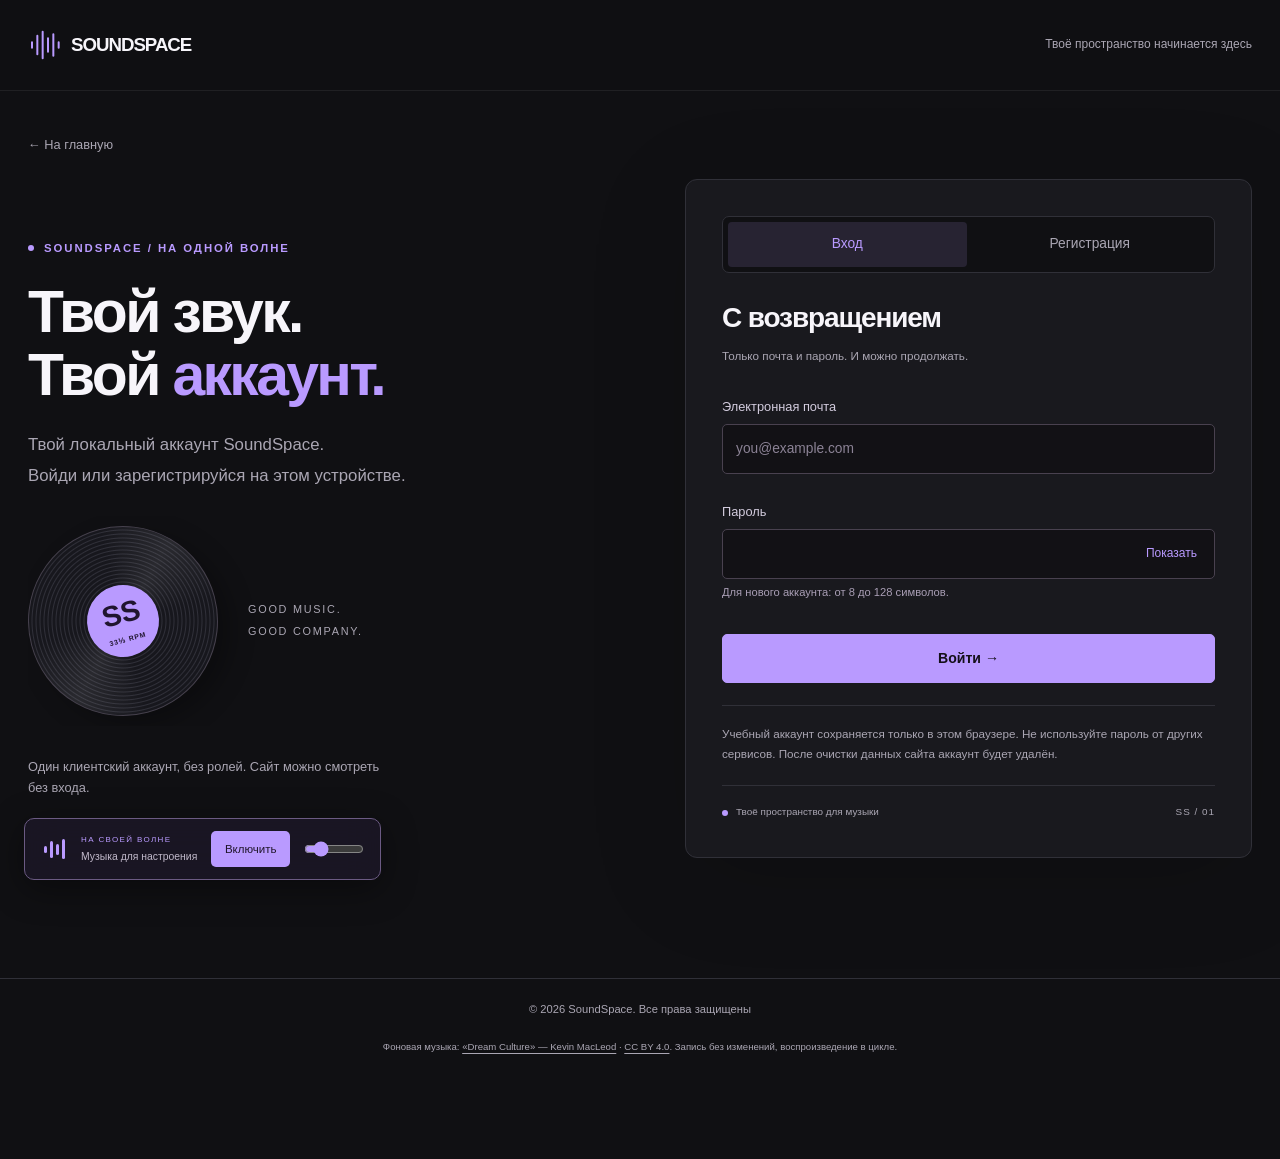
==== auth.html @ 4936cd19 "fix pages" ====
<!DOCTYPE html>
<html lang="ru" data-bs-theme="dark">
  <head>
    <meta charset="UTF-8">
    <meta name="viewport" content="width=device-width, initial-scale=1">
    <meta name="description" content="Войдите или создайте аккаунт SoundSpace с помощью почты и пароля.">
    <meta name="theme-color" content="#101013">
    <title>Вход и регистрация — SoundSpace</title>
    <script src="assets/js/local-auth.js"></script>
    <link rel="icon" href="assets/images/favicon.svg" type="image/svg+xml">
    <link rel="stylesheet" href="assets/vendor/bootstrap/bootstrap.css">
    <link rel="stylesheet" href="assets/css/style.css?v=soundspace-features-1">
    <link rel="stylesheet" href="assets/css/features.css">
    <script src="assets/vendor/bootstrap/bootstrap.bundle.js" defer></script>
    <script src="assets/js/data.js" defer></script>
    <script src="assets/js/auth.js" defer></script>
    <script src="assets/js/site.js" defer></script>
    <script src="assets/js/main.js" defer></script>
  </head>
  <body class="auth-page">
    <a class="skip-link" href="#main">Перейти к содержимому</a>
    <header class="site-header"><nav class="navbar" aria-label="Вход в SoundSpace"><div class="container"><a class="navbar-brand" href="index.html" aria-label="SoundSpace — главная"><svg class="icon brand-mark" width="24" height="24" viewBox="0 0 24 24" fill="none" stroke="currentColor" stroke-width="1.5" stroke-linecap="round" stroke-linejoin="round" aria-hidden="true"><path d="M3 10v4M7 5v14M11 2v20M15 7v10M19 4v16M23 10v4"/></svg>SOUNDSPACE<span class="accent" aria-hidden="true"></span></a><span class="auth-header-caption">Твоё пространство начинается здесь</span></div></nav></header>
    <main id="main" tabindex="-1">
      <section class="account-section section">
        <div class="container">
          
          <a class="account-back" href="index.html">← На главную</a>
          <div class="account-layout">
            <div class="account-intro">
              <div class="eyebrow">SoundSpace / на одной волне</div>
              <h1>Твой звук.<br>Твой <span class="accent">аккаунт.</span></h1>
              <p class="lead-copy">Твой локальный аккаунт SoundSpace.<br>Войди или зарегистрируйся на этом устройстве.</p>
              <div class="account-art" aria-hidden="true"><div class="vinyl-record"><span>SS<span>33⅓ RPM</span></span></div><span class="record-caption">GOOD MUSIC.<br>GOOD COMPANY.</span></div>
              <p class="account-entry-note">Один клиентский аккаунт, без ролей. Сайт можно смотреть без входа.</p>
            </div>
            <div class="account-card">
              <div id="auth-panel">
                <div class="auth-tabs" role="group" aria-label="Вход или регистрация"><button type="button" data-auth-mode="login" aria-pressed="true" class="active">Вход</button><button type="button" data-auth-mode="register" aria-pressed="false">Регистрация</button></div>
                <h2 id="auth-form-title">С возвращением</h2>
                <p class="form-note">Только почта и пароль. И можно продолжать.</p>
                <form id="auth-form">
                  <div class="mb-4"><label class="form-label" for="auth-email">Электронная почта</label><input class="form-control" id="auth-email" name="email" type="email" required maxlength="100" autocomplete="email" placeholder="you@example.com"></div>
                  <div class="mb-3"><label class="form-label" for="auth-password">Пароль</label><div class="password-field"><input class="form-control" id="auth-password" name="password" type="password" required maxlength="256" autocomplete="current-password" aria-describedby="password-hint"><button id="password-toggle" type="button" aria-controls="auth-password" aria-pressed="false">Показать</button></div><div class="form-text" id="password-hint">Для нового аккаунта: от 8 до 128 символов.</div></div>
                  <div class="mb-4" id="confirm-field" hidden><label class="form-label" for="auth-confirm">Повторите пароль</label><input class="form-control" id="auth-confirm" name="confirm" type="password" maxlength="256" autocomplete="new-password" placeholder="Ещё раз, без опечаток"></div>
                  <p class="auth-feedback" id="auth-feedback" role="alert" hidden></p>
                  <button class="btn btn-primary w-100 mt-3" type="submit" id="auth-submit">Войти →</button>
                </form>
                <p class="local-account-note">Учебный аккаунт сохраняется только в этом браузере. Не используйте пароль от других сервисов. После очистки данных сайта аккаунт будет удалён.</p>
              </div>
              <div id="account-view" class="account-success" hidden>
                <span class="account-check" aria-hidden="true">✓</span><div class="eyebrow">Вы на своей волне</div>
                <h2 id="account-heading" tabindex="-1">Рады видеть!</h2><p id="account-email"></p>
                <a class="btn btn-primary w-100" href="wheel.html">К колесу скидок →</a>
                <a class="btn btn-outline-light w-100 mt-3" href="studios.html">Выбрать студию</a>
                <button class="text-button mt-4" type="button" id="logout-button">Выйти из аккаунта</button>
              </div>
              <div class="card-signoff"><span class="status-dot"></span> Твоё пространство для музыки <span>SS / 01</span></div>
            </div>
          </div>
        </div>
      </section>
    </main>
    <footer class="site-footer auth-footer"><div class="container"><span>© 2026 SoundSpace. Все права защищены</span></div>      <p class="music-attribution container">Фоновая музыка: <a href="https://incompetech.com/music/royalty-free/index.html?isrc=USUAN1300046" target="_blank" rel="noopener noreferrer">«Dream Culture» — Kevin MacLeod</a> · <a href="https://creativecommons.org/licenses/by/4.0/" target="_blank" rel="noopener noreferrer">CC BY 4.0</a>. Запись без изменений, воспроизведение в цикле.</p>
    </footer>
    <aside class="music-dock" aria-label="Фоновая музыка">
      <div class="music-equalizer" aria-hidden="true"><i></i><i></i><i></i><i></i></div>
      <div class="music-info"><span>НА СВОЕЙ ВОЛНЕ</span><small id="music-status" role="status">Музыка для настроения</small></div>
      <button type="button" id="music-toggle" class="music-toggle" aria-pressed="false" aria-controls="background-music"><span data-music-label>Включить</span></button>
      <label class="music-volume-label" for="music-volume"><span class="visually-hidden">Громкость фоновой музыки</span><input id="music-volume" type="range" min="0" max="100" value="20" aria-label="Громкость фоновой музыки"></label>
      <audio id="background-music" preload="none" loop><source src="assets/audio/kevin-macleod-dream-culture.mp3" type="audio/mpeg"></audio>
    </aside>
    <noscript><p class="container site-note">Включите JavaScript для входа, регистрации и колеса скидок.</p></noscript>
  </body>
</html>
---- assets/css/style.css ----
/* Общие стили сайта SoundSpace. Сетка и компоненты — Bootstrap. */
:root {
  --bg:#101013;
  --panel:#19191e;
  --panel-light:#202027;
  --line:#303038;
  --text:#f7f5fa;
  --muted:#aaa6b3;
  --accent:#b99aff;
  --accent-strong:#9a70ef;
  --bs-body-bg:var(--bg);
  --bs-body-color:var(--text);
  --bs-border-color:var(--line);
  --bs-primary:#b99aff;
  --bs-link-color:#b99aff;
  --bs-link-hover-color:#d3bfff;
  --bs-body-font-family:Arial,Helvetica,sans-serif;
}
html {
  scroll-behavior:smooth;
  scroll-padding-top:100px;
}
body {
  margin:0;
  font-size:16px;
  line-height:1.65;
  -webkit-font-smoothing:antialiased;
}
h1,h2,h3,h4 {
  font-weight:600;
  line-height:1.1;
  letter-spacing:-.045em;
}
h1 {
  font-size:clamp(2.75rem,6.5vw,5.5rem);
}
h2 {
  font-size:clamp(2rem,4vw,3.25rem);
}
h3 {
  font-size:1.5rem;
}
p {
  color:var(--muted);
}
a {
  text-decoration:none;
}
button,a,input,select,textarea {
  touch-action:manipulation;
}
button {
  font-family:inherit;
}
img {
  max-width:100%;
  object-fit:cover;
}
::selection {
  background:var(--accent);
  color:var(--bg);
}
:focus-visible {
  outline:3px solid var(--accent);
  outline-offset:5px;
}
main:focus {
  outline:none;
}
[hidden] {
  display:none!important;
}
.container {
  max-width:1280px;
  padding-right:28px;
  padding-left:28px;
}
.section {
  padding:100px 0;
}
.section-sm {
  padding:65px 0;
}
.section-line {
  border-top:1px solid var(--line);
}
.eyebrow {
  font-size:.71rem;
  font-weight:600;
  letter-spacing:.17em;
  text-transform:uppercase;
  color:var(--accent);
  margin-bottom:24px;
  display:flex;
  align-items:center;
  gap:10px;
}
.eyebrow:before {
  content:"";
  width:6px;
  height:6px;
  background:var(--accent);
  border-radius:50%;
  flex-shrink:0;
}
.section-title {
  margin-bottom:18px;
}
.section-heading {
  display:flex;
  justify-content:space-between;
  gap:30px;
  align-items:end;
  margin-bottom:40px;
}
.section-heading p {
  max-width:360px;
  margin:0;
}
.accent {
  color:var(--accent);
}
.muted {
  color:var(--muted);
}
.small-label {
  font-size:.72rem;
  letter-spacing:.12em;
  text-transform:uppercase;
}
.mono {
  font-variant-numeric:tabular-nums;
}
.icon {
  width:22px;
  height:22px;
  vertical-align:middle;
  flex-shrink:0;
}
.icon-lg {
  width:32px;
  height:32px;
}
.arrow-link {
  color:var(--text);
  font-size:.9rem;
  display:inline-flex;
  align-items:center;
  gap:18px;
  padding-bottom:5px;
  border-bottom:1px solid var(--line);
}
.arrow-link:hover {
  color:var(--accent);
  border-color:var(--accent);
}
.btn {
  padding:13px 22px;
  border-radius:5px;
  font-size:.88rem;
  font-weight:600;
  display:inline-flex;
  justify-content:center;
  align-items:center;
  gap:12px;
  min-height:48px;
}
.btn-primary {
  --bs-btn-bg:var(--accent);
  --bs-btn-color:#151019;
  --bs-btn-border-color:var(--accent);
  --bs-btn-hover-bg:#cbb2ff;
  --bs-btn-hover-color:#151019;
  --bs-btn-hover-border-color:#cbb2ff;
  --bs-btn-active-bg:#d3bfff;
  --bs-btn-active-color:#151019;
  --bs-btn-active-border-color:#d3bfff;
  --bs-btn-disabled-bg:#6a547f;
  --bs-btn-disabled-color:#fff;
  --bs-btn-disabled-border-color:#6a547f;
}
.btn-outline-light {
  --bs-btn-border-color:#4b4755;
  --bs-btn-color:var(--text);
  --bs-btn-hover-bg:#292530;
  --bs-btn-hover-color:#fff;
  --bs-btn-hover-border-color:var(--accent);
  --bs-btn-active-bg:#292530;
  --bs-btn-active-color:#fff;
}
.btn-sm {
  min-height:40px;
  padding:9px 15px;
  font-size:.8rem;
}
.skip-link {
  position:fixed;
  top:12px;
  left:12px;
  z-index:9999;
  transform:translateY(-160%);
  background:var(--accent);
  color:#101013;
  padding:10px 18px;
}
.skip-link:focus {
  transform:translateY(0);
}
/* Общая навигация и подвал. */
.site-header {
  border-bottom:1px solid #ffffff12;
  background:#101013f5;
  position:sticky;
  top:0;
  z-index:1020;
  backdrop-filter:blur(12px);
}
.navbar {
  min-height:90px;
  padding:12px 0;
}
.navbar-brand {
  color:var(--text);
  display:flex;
  align-items:center;
  gap:11px;
  font-size:1.17rem;
  font-weight:750;
  letter-spacing:-.055em;
  margin-right:32px;
}
.navbar-brand:hover {
  color:var(--accent);
}
.brand-mark {
  width:32px;
  height:32px;
  color:var(--accent);
}
.nav-link {
  font-size:.8rem;
  color:#b6b2c0;
  padding:.65rem .7rem!important;
  position:relative;
}
.nav-link:hover,.nav-link:focus {
  color:#fff;
}
.navbar-nav .nav-link.active {
  color:#fff;
}
.navbar-nav .nav-link.active:after {
  content:"";
  position:absolute;
  left:.7rem;
  bottom:2px;
  width:18px;
  height:2px;
  background:var(--accent);
}
.navbar-toggler {
  border:1px solid var(--line);
  padding:8px 10px;
  color:#fff;
}
.nav-actions {
  display:flex;
  align-items:center;
  gap:18px;
  margin-left:auto;
}
.nav-phone {
  color:var(--text);
  font-size:.78rem;
  white-space:nowrap;
}
.nav-phone:hover {
  color:var(--accent);
}
.nav-book {
  font-size:.78rem;
  min-height:42px;
  white-space:nowrap;
}
.site-footer {
  padding:48px 0 24px;
  border-top:1px solid var(--line);
  font-size:.75rem;
  line-height:1.6;
  color:var(--muted);
}
.footer-top {
  display:grid;
  grid-template-columns:repeat(3,minmax(0,1fr));
  align-items:start;
  gap:clamp(24px,4vw,56px);
  margin-bottom:36px;
}
.footer-brand {
  max-width:260px;
}
.footer-brand .navbar-brand {
  margin-right:0;
  padding:0;
  font-size:1rem;
}
.footer-brand .brand-mark {
  width:24px;
  height:24px;
}
.footer-description {
  font-size:.75rem;
  line-height:1.8;
  margin:16px 0 0;
}
.footer-nav {
  justify-self:center;
  text-align:left;
}
.footer-contact-column {
  justify-self:end;
  text-align:left;
}
.footer-book {
  margin-top:16px;
  min-height:40px;
  padding:9px 16px;
  font-size:.75rem;
}
.site-footer .footer-heading {
  font-size:.6875rem;
  font-weight:600;
  letter-spacing:.12em;
  line-height:1.4;
  text-transform:uppercase;
  color:var(--text);
  margin:3px 0 18px;
}
.footer-links {
  list-style:none;
  padding:0;
  margin:0;
  display:grid;
  gap:8px;
  font-size:.75rem;
  color:var(--muted);
}
.footer-links a,.footer-contacts a {
  color:var(--muted);
  overflow-wrap:anywhere;
}
.footer-links a:hover,.footer-contacts a:hover {
  color:var(--text);
}
.footer-contacts {
  display:grid;
  gap:7px;
  margin:0;
  font-style:normal;
  font-size:.75rem;
}
.footer-hours {
  color:var(--muted);
  font-size:.75rem;
}
.footer-contacts .footer-phone {
  color:var(--text);
  font-size:1rem;
  font-weight:600;
  letter-spacing:.02em;
  margin-top:6px;
}
.footer-contacts .footer-phone:hover {
  color:var(--accent);
}
.footer-bottom {
  padding-top:20px;
  border-top:1px solid var(--line);
  display:grid;
  grid-template-columns:minmax(0,1fr) auto minmax(0,1fr);
  align-items:center;
  gap:15px;
  color:#93909d;
  font-size:.6875rem;
}
.footer-bottom > a {
  grid-column:3;
  justify-self:end;
}
.footer-copyright {
  grid-column:2;
  text-align:center;
}
.footer-bottom > a:hover {
  color:var(--accent);
}
.site-note {
  font-size:.76rem;
  color:var(--muted);
  border-left:2px solid var(--accent);
  padding-left:14px;
  margin-top:22px;
}
/* Главная страница. */
.hero {
  min-height:660px;
  position:relative;
  display:flex;
  align-items:center;
  overflow:hidden;
}
.hero-picture {
  position:absolute;
  inset:0 0 0 35%;
  width:65%;
  height:100%;
  opacity:.75;
  object-position:50% 48%;
}
.hero:after {
  content:"";
  position:absolute;
  inset:0;
  background:linear-gradient(90deg,#101013 9%,#101013f5 30%,#10101388 58%,#1010130a),linear-gradient(0deg,#101013,transparent 32%);
}
.hero .container {
  position:relative;
  z-index:1;
  padding-top:65px;
  padding-bottom:100px;
}
.hero h1 {
  max-width:800px;
  margin-bottom:25px;
  line-height:1.03;
  font-size:clamp(3rem,6.25vw,5.8rem);
}
.hero h1 span {
  display:block;
}
.hero-copy {
  max-width:410px;
  font-size:1rem;
  margin-bottom:32px;
}
.hero-actions {
  display:flex;
  gap:14px;
  flex-wrap:wrap;
}
.hero-caption {
  position:absolute;
  right:30px;
  bottom:50px;
  display:flex;
  gap:13px;
  align-items:center;
  font-size:.72rem;
  color:#e5dfed;
}
.hero-caption .icon {
  color:var(--accent);
}
.hero-topline {
  position:absolute;
  right:30px;
  top:43px;
  color:#d1cbd7;
  font-size:.63rem;
  letter-spacing:.2em;
  writing-mode:vertical-rl;
}
.hero-bottom {
  border-bottom:1px solid var(--line);
  border-top:1px solid var(--line);
}
.discipline {
  display:flex;
  justify-content:space-between;
  align-items:center;
  gap:18px;
  padding:24px 0;
  font-size:.71rem;
  letter-spacing:.16em;
  text-transform:uppercase;
  color:#c0bbc9;
}
.discipline b {
  color:var(--accent);
  font-weight:400;
}
.about-copy {
  max-width:410px;
}
.about-copy p {
  margin:25px 0;
}
.about-stat {
  display:flex;
  gap:40px;
  border-top:1px solid var(--line);
  padding-top:24px;
  margin-top:30px;
}
.about-stat strong {
  display:block;
  font-size:2.1rem;
  color:var(--text);
  letter-spacing:-.05em;
  line-height:1.2;
}
.about-stat span {
  font-size:.72rem;
  color:var(--muted);
}
.studio-carousel {
  --bs-carousel-caption-color:#fff;
  --bs-carousel-indicator-active-bg:#fff;
  --bs-carousel-control-icon-filter:none;
  border-radius:8px;
  overflow:hidden;
  position:relative;
}
.studio-carousel .carousel-item img {
  width:100%;
  height:410px;
}
.studio-carousel:after {
  pointer-events:none;
  content:"";
  position:absolute;
  inset:55% 0 0;
  background:linear-gradient(transparent,#000a);
}
.studio-carousel .carousel-caption {
  left:25px;
  bottom:38px;
  right:25px;
  text-align:left;
  z-index:1;
}
.studio-carousel .carousel-caption h3 {
  font-size:1.2rem;
  letter-spacing:-.02em;
}
.studio-carousel .carousel-caption p {
  font-size:.78rem;
  color:#ddd;
  margin:0;
}
.carousel-indicators {
  z-index:2;
}
.carousel-indicators [data-bs-target] {
  width:20px;
  height:2px;
}
.carousel-control-prev,.carousel-control-next {
  width:12%;
  z-index:2;
}
.carousel-control-prev-icon,.carousel-control-next-icon {
  width:22px;
  height:22px;
}
.service-card {
  background:var(--panel);
  border:1px solid var(--line);
  border-radius:8px;
  padding:28px;
  height:100%;
  transition:border-color .2s,transform .2s;
  position:relative;
}
.service-card:hover {
  border-color:#736186;
  transform:translateY(-3px);
}
.service-icon {
  color:var(--accent);
  width:48px;
  height:48px;
  display:flex;
  align-items:center;
  justify-content:center;
  background:#b99aff0d;
  border:1px solid #b99aff22;
  border-radius:50%;
  margin-bottom:42px;
}
.service-card .service-num {
  position:absolute;
  right:25px;
  top:27px;
  color:#716b7c;
  font-size:.7rem;
}
.service-card h3 {
  font-size:1.4rem;
  margin-bottom:15px;
}
.service-card p {
  font-size:.85rem;
  margin-bottom:28px;
}
.service-card .price-line {
  padding-top:20px;
  border-top:1px solid var(--line);
  display:flex;
  justify-content:space-between;
  gap:15px;
  font-size:.85rem;
}
.service-card .price-line .icon {
  width:18px;
  height:18px;
}
.service-card a {
  color:var(--text);
}
.feature {
  border-top:1px solid var(--line);
  padding:25px 4px 0;
}
.feature .icon {
  color:var(--accent);
  margin-bottom:25px;
}
.feature h3 {
  font-size:1.12rem;
  letter-spacing:-.025em;
  margin-bottom:14px;
}
.feature p {
  font-size:.83rem;
  margin:0;
}
.review-card {
  padding:28px;
  background:var(--panel);
  border:1px solid var(--line);
  border-radius:8px;
  height:100%;
}
.stars {
  color:var(--accent);
  font-size:.82rem;
  letter-spacing:.14em;
  margin-bottom:22px;
}
.review-card blockquote {
  color:#d9d4e0;
  font-size:.91rem;
  margin:0 0 25px;
}
.review-person {
  display:flex;
  align-items:center;
  gap:12px;
}
.avatar {
  display:grid;
  place-items:center;
  width:39px;
  height:39px;
  background:#30263e;
  color:var(--accent);
  border-radius:50%;
  font-size:.72rem;
}
.review-person strong {
  font-size:.82rem;
  display:block;
}
.review-person small {
  font-size:.7rem;
  color:var(--muted);
}
.contact-panel {
  padding:50px;
  background:var(--panel);
  border:1px solid var(--line);
  border-radius:8px;
}
.contact-panel h2 {
  max-width:500px;
}
.contact-details {
  padding-left:45px;
  border-left:1px solid var(--line);
}
.contact-details a {
  color:var(--text);
  font-size:1.1rem;
}
.contact-details p {
  font-size:.8rem;
  margin-bottom:10px;
}
.contact-details .small-label {
  color:var(--accent);
  display:block;
  margin-bottom:8px;
}
.contact-details .contact-group+.contact-group {
  margin-top:22px;
}
.contact-info .small-label {
  display:block;
  color:var(--accent);
  margin-bottom:12px;
}
.contact-info p {
  margin:0;
  font-size:.9rem;
}
.contact-info a {
  color:var(--text);
  overflow-wrap:anywhere;
}
.contact-info a:hover {
  color:var(--accent);
}
.contact-info .contact-phone {
  font-size:1.1rem;
  font-weight:600;
}
.contact-map {
  margin-top:40px;
  padding-top:32px;
  border-top:1px solid var(--line);
}
.contact-map-heading {
  display:flex;
  justify-content:space-between;
  align-items:center;
  gap:24px;
  margin-bottom:22px;
}
.contact-map-heading h2 {
  font-size:1.5rem;
  margin:12px 0 10px;
}
.contact-map-heading p {
  margin:0;
  font-size:.85rem;
}
.contact-map-heading .btn {
  flex-shrink:0;
}
.contact-map-frame {
  overflow:hidden;
  border:1px solid var(--line);
  border-radius:8px;
  background:var(--panel-light);
}
.contact-map-frame iframe {
  display:block;
  width:100%;
  height:380px;
  border:0;
  color-scheme:light;
}
/* Внутренние страницы, карточки и фильтры. */
.page-heading {
  padding:65px 0 45px;
}
.breadcrumb {
  font-size:.72rem;
  --bs-breadcrumb-divider-color:#777080;
  margin-bottom:35px;
}
.breadcrumb a {
  color:var(--muted);
}
.breadcrumb-item.active {
  color:var(--accent);
}
.page-heading h1 {
  font-size:clamp(2.8rem,5.2vw,4.5rem);
  margin-bottom:20px;
}
.page-heading .page-intro {
  max-width:600px;
  font-size:.98rem;
  margin:0;
}
.page-count {
  color:var(--accent);
  font-size:5rem;
  line-height:1;
  letter-spacing:-.07em;
}
.page-count span {
  display:block;
  font-size:.7rem;
  letter-spacing:.08em;
  color:var(--muted);
  text-transform:uppercase;
  margin-top:14px;
}
.filter-bar {
  display:flex;
  justify-content:space-between;
  align-items:center;
  border-top:1px solid var(--line);
  border-bottom:1px solid var(--line);
  padding:18px 0;
  margin-bottom:24px;
  gap:16px;
}
.result-count {
  font-size:.8rem;
  color:var(--muted);
}
.filter-panel {
  background:var(--panel);
  border:1px solid var(--line);
  border-radius:8px;
  padding:25px;
  margin-bottom:30px;
}
.filter-panel label {
  font-size:.78rem;
  margin-bottom:8px;
}
.form-range::-webkit-slider-thumb {
  background:var(--accent);
}
.form-range::-moz-range-thumb {
  background:var(--accent);
}
.form-range:focus::-webkit-slider-thumb {
  box-shadow:0 0 0 .25rem #b99aff44;
}
.room-card {
  background:var(--panel);
  border:1px solid var(--line);
  border-radius:8px;
  overflow:hidden;
  height:100%;
  transition:border-color .2s;
}
.room-card:hover {
  border-color:#736186;
}
.room-image {
  height:245px;
  width:100%;
  transition:transform .5s;
}
.room-card:hover .room-image {
  transform:scale(1.035);
}
.room-image-wrap {
  position:relative;
  overflow:hidden;
}
.room-tag {
  position:absolute;
  left:18px;
  top:18px;
  background:#111015e6;
  border:1px solid #ffffff24;
  color:#ebe4f6;
  backdrop-filter:blur(5px);
  padding:5px 10px;
  border-radius:3px;
  font-size:.62rem;
  letter-spacing:.05em;
}
.room-number {
  position:absolute;
  right:18px;
  bottom:16px;
  color:#fff;
  font-size:.72rem;
  background:#111015ab;
  padding:3px 8px;
}
.room-body {
  padding:25px;
}
.room-body h2 {
  font-size:1.4rem;
  letter-spacing:-.035em;
  margin-bottom:12px;
}
.room-meta {
  display:flex;
  gap:20px;
  flex-wrap:wrap;
  color:var(--muted);
  font-size:.75rem;
  margin-bottom:18px;
}
.room-meta span {
  display:flex;
  align-items:center;
  gap:6px;
}
.room-meta .icon {
  width:16px;
  height:16px;
}
.room-description {
  font-size:.82rem;
  min-height:54px;
  margin-bottom:20px;
}
.room-features {
  list-style:none;
  padding:0;
  display:flex;
  gap:7px;
  flex-wrap:wrap;
  margin-bottom:25px;
}
.room-features li {
  background:#ffffff06;
  border:1px solid #ffffff10;
  padding:4px 8px;
  color:#bcb5c7;
  font-size:.66rem;
  border-radius:3px;
}
.room-book {
  padding-top:20px;
  border-top:1px solid var(--line);
  display:flex;
  align-items:center;
  justify-content:space-between;
  gap:10px;
}
.room-book strong {
  font-size:1.25rem;
  letter-spacing:-.04em;
}
.room-book small {
  font-size:.73rem;
  color:var(--muted);
}
.empty-state {
  border:1px dashed #655575;
  border-radius:8px;
  padding:50px 20px;
  text-align:center;
}
.empty-state h3 {
  font-size:1.4rem;
}
.empty-state p {
  font-size:.85rem;
}
.help-strip {
  padding:30px;
  border:1px solid var(--line);
  border-radius:8px;
  display:flex;
  justify-content:space-between;
  align-items:center;
  gap:25px;
  margin-top:45px;
  background:linear-gradient(100deg,#b99aff10,transparent);
}
.help-strip h3 {
  font-size:1.35rem;
  margin-bottom:8px;
}
.help-strip p {
  font-size:.8rem;
  margin:0;
}
.nav-tabs {
  border-bottom:1px solid var(--line);
  gap:10px;
  margin-bottom:32px;
  flex-wrap:wrap;
}
.nav-tabs .nav-link {
  background:none;
  border:0!important;
  border-radius:0;
  color:var(--muted);
  padding:13px 18px!important;
  font-size:.84rem;
  min-height:48px;
}
.nav-tabs .nav-link.active {
  background:none;
  color:var(--accent);
  box-shadow:inset 0 -2px var(--accent);
}
.nav-tabs .nav-link:hover {
  color:#fff;
}
.service-full .service-icon {
  margin-bottom:30px;
}
.service-full .service-icon .icon {
  width:33px;
  height:33px;
}
.service-full {
  display:flex;
  flex-direction:column;
  min-height:355px;
}
.service-full p {
  flex-grow:1;
}
.service-unit {
  font-size:.75rem;
  color:var(--muted);
  font-weight:400;
}
.service-full .price-line {
  align-items:center;
  margin-bottom:20px;
}
.service-full .price-line strong {
  font-size:1.3rem;
}
.table {
  --bs-table-bg:transparent;
  --bs-table-color:var(--muted);
  --bs-table-border-color:var(--line);
  font-size:.85rem;
}
.table>:not(caption)>*>* {
  padding:22px 18px;
}
.table thead th {
  color:var(--text);
  font-weight:500;
  background:var(--panel);
}
.table thead th:first-child {
  min-width:200px;
}
.table thead th:not(:first-child) {
  min-width:170px;
}
.table .featured {
  background:#b99aff0b;
}
.table .price {
  color:var(--text);
  font-size:1.25rem;
}
.table caption {
  color:var(--muted);
  font-size:.74rem;
  padding-top:14px;
}
.table .check {
  color:var(--accent);
}
.accordion {
  --bs-accordion-bg:transparent;
  --bs-accordion-border-color:var(--line);
  --bs-accordion-active-bg:transparent;
  --bs-accordion-color:var(--muted);
  --bs-accordion-active-color:var(--accent);
  --bs-accordion-btn-color:var(--text);
  --bs-accordion-btn-focus-box-shadow:0 0 0 .2rem #b99aff33;
}
.accordion-item {
  border-right:0;
  border-left:0;
  border-radius:0!important;
}
.accordion-button {
  padding:24px 0;
  font-size:.97rem;
}
.accordion-button:after {
  filter:brightness(0) invert(.8);
}
.accordion-body {
  padding:0 40px 25px 0;
  font-size:.85rem;
  line-height:1.8;
}
.equipment-toolbar {
  display:flex;
  align-items:center;
  justify-content:space-between;
  gap:20px;
  margin-bottom:25px;
}
.search-box {
  position:relative;
  max-width:360px;
  width:100%;
}
.search-box .icon {
  position:absolute;
  left:14px;
  top:15px;
  width:18px;
  height:18px;
  color:var(--muted);
}
.search-box input {
  padding-left:42px;
}
.gear-card {
  border:1px solid var(--line);
  border-radius:8px;
  overflow:hidden;
  background:var(--panel);
  height:100%;
  display:flex;
  flex-direction:column;
}
.gear-card img {
  width:100%;
  height:235px;
}
.gear-body {
  padding:24px;
  display:flex;
  flex-direction:column;
  flex:1;
}
.gear-category {
  color:var(--accent);
  font-size:.65rem;
  text-transform:uppercase;
  letter-spacing:.12em;
  margin-bottom:14px;
}
.gear-body h3 {
  font-size:1.25rem;
  letter-spacing:-.025em;
}
.gear-body p {
  font-size:.8rem;
  flex-grow:1;
  margin:12px 0 20px;
}
.gear-body button {
  align-self:flex-start;
}
.gear-specs {
  margin:20px 0;
  font-size:.82rem;
}
.gear-specs div {
  display:flex;
  justify-content:space-between;
  gap:20px;
  padding:12px 0;
  border-bottom:1px solid var(--line);
}
.gear-specs dt {
  font-weight:400;
  color:var(--muted);
}
.gear-specs dd {
  margin:0;
  text-align:right;
}
.equipment-modal-image {
  width:100%;
  height:270px;
  border-radius:6px;
  margin-bottom:25px;
}
.portfolio-card {
  border:1px solid var(--line);
  border-radius:8px;
  background:var(--panel);
  overflow:hidden;
  height:100%;
}
.portfolio-image {
  width:100%;
  height:280px;
}
.portfolio-body {
  padding:26px;
}
.portfolio-tags {
  color:var(--accent);
  font-size:.65rem;
  letter-spacing:.1em;
  text-transform:uppercase;
  margin-bottom:14px;
}
.portfolio-body h3 {
  font-size:1.55rem;
  margin-bottom:5px;
}
.portfolio-artist {
  font-size:.82rem;
  margin-bottom:20px;
}
.portfolio-body audio {
  width:100%;
  height:40px;
  color-scheme:dark;
}
.portfolio-credits {
  font-size:.73rem;
  border-top:1px solid var(--line);
  padding-top:18px;
  margin-top:20px;
  margin-bottom:0;
}
.collab-list {
  list-style:none;
  padding:0;
  margin-top:25px;
}
.collab-list li {
  padding:15px 0;
  border-bottom:1px solid var(--line);
  display:flex;
  align-items:center;
  gap:12px;
  font-size:.86rem;
}
.collab-list .icon {
  color:var(--accent);
  width:18px;
}
.workflow-number {
  font-size:.72rem;
  color:var(--accent);
  margin-bottom:30px;
  display:block;
}
/* Формы, сообщения об ошибках и модальные окна. */
.modal {
  --bs-modal-bg:#1b1920;
  --bs-modal-border-color:#3d3549;
  --bs-modal-border-radius:10px;
  --bs-modal-color:var(--text);
}
.modal-backdrop {
  --bs-backdrop-opacity:.8;
}
.modal-header {
  padding:25px 28px;
  border-color:var(--line);
}
.modal-title {
  font-size:1.5rem;
  letter-spacing:-.035em;
}
.modal-body {
  padding:25px 28px;
}
.modal-footer {
  padding:18px 28px;
  border-color:var(--line);
}
.btn-close {
  filter:invert(1);
  opacity:.7;
}
.form-label {
  font-size:.8rem;
  color:#d3ccde;
  margin-bottom:7px;
}
.form-control,.form-select {
  border:1px solid #49414f;
  background-color:#121115;
  color:var(--text);
  border-radius:5px;
  padding:11px 13px;
  font-size:.86rem;
  min-height:47px;
  color-scheme:dark;
}
.form-control:focus,.form-select:focus {
  background-color:#121115;
  color:var(--text);
  border-color:var(--accent);
  box-shadow:0 0 0 .2rem #b99aff20;
}
.form-control::placeholder {
  color:#8c8396;
}
.form-control:disabled,.form-control[readonly] {
  background:#26212d;
  color:#c9bfda;
}
.form-select {
  --bs-form-select-bg-img:url("data:image/svg+xml,%3csvg xmlns='http://www.w3.org/2000/svg' viewBox='0 0 16 16'%3e%3cpath fill='none' stroke='%23c2b6d0' stroke-linecap='round' stroke-linejoin='round' stroke-width='2' d='m2 5 6 6 6-6'/%3e%3c/svg%3e");
}
.form-text {
  font-size:.7rem;
  color:#a99eb5;
}
.invalid-feedback {
  font-size:.73rem;
  color:#ffacb5;
}
.form-control.is-invalid,.form-select.is-invalid {
  border-color:#ff8192;
}
.form-control.is-invalid:focus {
  box-shadow:0 0 0 .2rem #ff819222;
}
.form-note {
  font-size:.73rem;
  margin-bottom:20px;
}
.booking-summary {
  padding:18px;
  background:#b99aff0b;
  border:1px solid #b99aff30;
  border-radius:6px;
  margin-top:22px;
  display:flex;
  justify-content:space-between;
  align-items:center;
  gap:15px;
}
.booking-summary small {
  font-size:.75rem;
  color:var(--muted);
  display:block;
}
.booking-summary strong {
  font-size:1.5rem;
  line-height:1.2;
  color:var(--accent);
}
.booking-summary #booking-breakdown {
  font-size:.74rem;
  color:var(--muted);
}
.form-submit {
  width:100%;
  margin-top:22px;
}
.success-view {
  text-align:center;
  padding:15px 5px;
}
.success-icon {
  width:65px;
  height:65px;
  border-radius:50%;
  background:#b99aff15;
  color:var(--accent);
  display:grid;
  place-items:center;
  margin:0 auto 25px;
}
.success-view h3 {
  font-size:1.7rem;
  margin-bottom:17px;
}
.success-view p {
  font-size:.88rem;
}
.success-details {
  text-align:left;
  padding:18px;
  background:#121115;
  border:1px solid var(--line);
  border-radius:6px;
  color:var(--text)!important;
  white-space:pre-line;
  margin:22px 0;
}
.photo-counter {
  position:absolute;
  right:25px;
  top:22px;
  z-index:1;
  font-size:.7rem;
  color:#fff;
  background:#101013b3;
  padding:4px 9px;
  border-radius:4px;
}
.btn-detail {
  background:none;
  border:0;
  border-bottom:1px solid var(--line);
  border-radius:0;
  padding:0 0 5px;
  text-align:left;
}
@media(min-width:1400px) {
  .hero {
    min-height:720px;
  }
  .hero .container {
    padding-top:85px;
    padding-bottom:120px;
  }
}
@media(max-width:1199px) {
  .navbar-brand {
    margin-right:20px;
  }
  .nav-link {
    padding:.65rem .6rem!important;
    font-size:.76rem;
  }
  .navbar-nav .nav-link.active:after {
    left:.6rem;
  }
  .nav-book {
    padding:10px 14px;
  }
  .navbar {
    min-height:76px;
  }
  .navbar-collapse {
    padding:18px 0 12px;
  }
  .navbar-nav .nav-link {
    padding:12px 0!important;
    font-size:.92rem;
  }
  .navbar-nav .nav-link.active:after {
    left:0;
    bottom:6px;
  }
  .nav-actions {
    margin:18px 0 0;
    flex-wrap:wrap;
    gap:14px 18px;
  }
  .hero h1 {
    font-size:5rem;
  }
  .hero-caption {
    right:28px;
    bottom:32px;
  }
}
@media(max-width:991px) {
  .section {
    padding:75px 0;
  }
  .hero {
    min-height:620px;
  }
  .hero h1 {
    font-size:4.5rem;
    max-width:650px;
  }
  .hero-picture {
    inset:0 0 0 25%;
    width:75%;
    opacity:.6;
  }
  .hero-caption {
    display:none;
  }
  .contact-details {
    padding-left:0;
    border-left:0;
    border-top:1px solid var(--line);
    padding-top:30px;
    margin-top:15px;
  }
  .contact-panel {
    padding:35px;
  }
  .about-copy {
    max-width:none;
    margin-bottom:35px;
  }
  .room-image {
    height:260px;
  }
  .page-heading {
    padding-top:45px;
  }
}
@media(max-width:767px) {
  .container {
    padding-left:22px;
    padding-right:22px;
  }
  .section {
    padding:60px 0;
  }
  .section-sm {
    padding:45px 0;
  }
  .hero {
    min-height:610px;
  }
  .hero h1 {
    font-size:clamp(2.6rem,8.3vw,4rem);
    line-height:1.09;
  }
  .hero .container {
    padding-top:65px;
    padding-bottom:60px;
  }
  .hero-picture {
    inset:0;
    width:100%;
    opacity:.45;
    object-position:60% center;
  }
  .hero:after {
    background:linear-gradient(90deg,#101013eb,#10101380),linear-gradient(0deg,#101013,transparent 50%);
  }
  .hero-copy {
    font-size:.9rem;
    max-width:350px;
  }
  .hero-topline {
    display:none;
  }
  .hero .eyebrow {
    font-size:.61rem;
    letter-spacing:.13em;
  }
  .hero-actions {
    gap:10px;
  }
  .hero-actions .btn {
    font-size:.8rem;
    padding:13px 16px;
  }
  .discipline {
    display:grid;
    grid-template-columns:1fr 1fr;
    gap:14px;
    font-size:.6rem;
    padding:20px 0;
  }
  .discipline b {
    display:none;
  }
  .section-heading {
    align-items:flex-start;
    flex-direction:column;
    gap:18px;
    margin-bottom:30px;
  }
  .section-heading p {
    max-width:none;
    font-size:.9rem;
  }
  .studio-carousel .carousel-item img {
    height:320px;
  }
  .contact-panel {
    padding:28px 22px;
  }
  .contact-panel .btn {
    margin-top:12px;
  }
  .footer-top {
    grid-template-columns:minmax(0,1fr);
    justify-items:start;
    text-align:left;
    margin-bottom:30px;
    gap:32px;
  }
  .footer-brand {
    max-width:320px;
  }
  .footer-nav,.footer-contact-column {
    justify-self:start;
  }
  .contact-map-heading {
    flex-direction:column;
    align-items:flex-start;
    gap:18px;
  }
  .contact-map-frame iframe {
    height:320px;
  }
  .footer-bottom {
    grid-template-columns:minmax(0,1fr);
    justify-items:center;
    gap:12px;
  }
  .footer-copyright {
    grid-column:1;
  }
  .footer-bottom > a {
    grid-column:1;
    justify-self:center;
  }
  .page-heading h1 {
    font-size:2.9rem;
  }
  .page-heading {
    padding-bottom:30px;
  }
  .breadcrumb {
    margin-bottom:28px;
  }
  .filter-panel {
    padding:20px;
  }
  .room-image {
    height:250px;
  }
  .help-strip {
    align-items:flex-start;
    flex-direction:column;
    padding:25px;
  }
  .help-strip .btn {
    width:100%;
  }
  .nav-tabs {
    gap:0;
  }
  .nav-tabs .nav-link {
    padding:12px 13px!important;
    font-size:.78rem;
  }
  .equipment-toolbar {
    align-items:stretch;
    flex-direction:column;
    gap:12px;
  }
  .search-box {
    max-width:none;
  }
  .modal-header {
    padding:22px;
  }
  .modal-body {
    padding:22px;
  }
  .modal-dialog {
    margin:12px;
  }
  .portfolio-image {
    height:290px;
  }
  .gear-card img {
    height:250px;
  }
  .about-stat {
    gap:35px;
  }
  .booking-summary {
    align-items:flex-start;
    flex-direction:column;
  }
  .booking-summary strong {
    font-size:1.8rem;
  }
}
@media(prefers-reduced-motion:reduce) {
  html {
    scroll-behavior:auto;
  }
  *,*:before,*:after {
    animation:none!important;
    transition:none!important;
  }
  .room-card:hover .room-image,.service-card:hover {
    transform:none;
  }
}
---- assets/css/features.css ----
/* Аккаунт, колесо скидок и медиапанель. Без дополнительных библиотек. */
.auth-header-caption {font-size:.75rem;color:var(--muted)}
.account-entry-note {font-size:.8rem;max-width:360px;margin:0}
.account-back {display:inline-flex;margin-bottom:24px;font-size:.8rem;color:var(--muted)}
.account-back:hover {color:var(--accent)}
.local-account-note {font-size:.73rem;line-height:1.7;color:var(--muted);border-top:1px solid var(--line);padding-top:18px;margin:22px 0}
.music-attribution {font-size:.6rem;line-height:1.6;color:var(--muted);margin-top:20px;margin-bottom:0;text-align:center}
.music-attribution a {color:var(--muted);text-decoration:underline;text-underline-offset:3px}
.music-attribution a:hover {color:var(--accent)}
.auth-footer {font-size:.7rem;text-align:center;padding-top:22px;padding-bottom:100px}
.nav-account {color:var(--text);font-size:.8rem;white-space:nowrap;padding:9px 0;border-bottom:1px solid var(--accent)}
.nav-account:hover,.nav-account.active {color:var(--accent)}
.nav-actions {gap:15px}
.navbar-brand {margin-right:22px}
.hero-video {object-fit:cover;object-position:60% center;opacity:.85}
.video-toggle {position:absolute;right:28px;bottom:18px;z-index:2;border:1px solid #ffffff30;border-radius:30px;padding:8px 14px;color:#eee;background:#101013a8;font-size:.72rem;backdrop-filter:blur(10px)}
.video-toggle:hover {border-color:var(--accent)}
.bonus-banner-section {padding-top:32px}
.bonus-banner {display:flex;align-items:center;gap:26px;padding:26px 32px;border:1px solid #b99aff42;border-radius:8px;background:linear-gradient(110deg,#b99aff14,transparent 75%);color:var(--text)}
.bonus-icon {font-size:3.6rem;line-height:1;color:var(--accent)}
.bonus-banner h2 {font-size:1.35rem;letter-spacing:-.025em;margin:7px 0}
.bonus-banner p {font-size:.8rem;margin:0}
.bonus-banner-action {margin-left:auto;color:var(--accent);font-size:.85rem;white-space:nowrap}
.bonus-banner:hover {border-color:var(--accent);color:var(--text)}
.lead-copy {font-size:1.05rem;line-height:1.85;max-width:460px}
.account-section,.wheel-section {padding-top:40px}
.account-layout {display:grid;grid-template-columns:1fr 1fr;gap:90px;align-items:center;padding-bottom:20px}
.account-intro h1,.wheel-copy h1 {font-size:clamp(2.8rem,4.6vw,4.7rem);line-height:1.08;margin:0 0 22px}
.account-intro .eyebrow,.wheel-copy .eyebrow {margin-bottom:22px}
.account-intro .arrow-link {font-size:.85rem}
.account-card {background:var(--panel);border:1px solid var(--line);border-radius:12px;padding:36px;position:relative;box-shadow:0 20px 100px #0002}
.auth-tabs {display:flex;gap:4px;padding:5px;background:var(--bg);border:1px solid var(--line);border-radius:7px;margin-bottom:30px}
.auth-tabs button {flex:1;border:0;border-radius:4px;background:transparent;color:var(--muted);padding:11px;font-size:.86rem;min-height:44px}
.auth-tabs button.active {background:#b99aff22;color:var(--accent)}
.auth-tabs button:disabled {opacity:.6}
.account-card h2 {font-size:1.75rem;letter-spacing:-.04em;margin-bottom:12px}
.account-card .form-note {margin-bottom:28px}
.account-card .form-control {min-height:50px}
.password-field {position:relative}
.password-field input {padding-right:88px}
.password-field button {position:absolute;inset:0 12px 0 auto;border:0;background:transparent;color:var(--accent);font-size:.75rem;min-width:60px}
.auth-feedback {font-size:.85rem;padding:12px 14px;border:1px solid #ff9a9a55;border-radius:5px;color:#ffc1c1;background:#f001}
.auth-feedback.is-success {color:#c5e9c4;border-color:#91b58f55;background:#91b58f11}
.account-footnote {font-size:.73rem;text-align:center;margin:22px 0 28px}
.card-signoff {border-top:1px solid var(--line);padding-top:18px;display:flex;align-items:center;gap:8px;color:var(--muted);font-size:.62rem}
.card-signoff>span:last-child {margin-left:auto;letter-spacing:.1em;white-space:nowrap}
.status-dot {display:inline-block;width:6px;height:6px;border-radius:50%;background:var(--accent);flex:none}
.account-success {padding:20px 0 35px}
.account-success p {overflow-wrap:anywhere;margin:16px 0 32px}
.account-success .eyebrow {margin:24px 0}
.account-check {display:grid;place-items:center;background:#b99aff16;border:1px solid #b99aff44;color:var(--accent);width:60px;height:60px;border-radius:50%;font-size:1.7rem}
.text-button {padding:5px 0;background:none;border:0;border-bottom:1px solid #b99aff55;color:var(--accent);font-size:.8rem}
.text-button:hover {color:var(--text)}
.account-art {position:relative;display:flex;align-items:center;gap:30px;height:210px;margin:25px 0 30px;overflow:hidden}
.vinyl-record {width:190px;height:190px;border-radius:50%;background:repeating-radial-gradient(circle,#17171d 0 2px,#303039 3px,#17171d 4px);border:1px solid #45404c;position:relative;transform:rotate(-15deg);box-shadow:10px 12px 25px #0004;flex:none}
.vinyl-record:before {content:"";position:absolute;inset:0;border-radius:50%;background:conic-gradient(transparent,#ffffff14,transparent 25%,transparent 50%,#ffffff14,transparent 75%)}
.vinyl-record>span {position:absolute;inset:58px;border-radius:50%;background:var(--accent);color:#20152f;display:flex;align-items:center;justify-content:center;flex-direction:column;font-size:1.8rem;font-weight:700;line-height:1.1}
.vinyl-record>span>span {font-size:.43rem;letter-spacing:.12em;margin-top:6px}
.record-caption {font-size:.68rem;letter-spacing:.16em;color:var(--muted);line-height:2}
.wheel-layout {display:grid;grid-template-columns:1fr 1fr;gap:64px;align-items:center}
.wheel-tags {display:flex;flex-wrap:wrap;gap:8px;margin:25px 0 30px}
.wheel-tags span {padding:6px 11px;border:1px solid var(--line);border-radius:4px;color:#c4bdcf;font-size:.68rem}
.spin-button {min-width:255px}
.wheel-status {font-size:.78rem;margin:15px 0 0;max-width:430px;min-height:26px}
.wheel-stage {border:1px solid var(--line);border-radius:12px;background:radial-gradient(ellipse at center,#b99aff14,transparent 70%),var(--panel);padding:26px;overflow:hidden;position:relative}
.wheel-stage-caption {display:flex;justify-content:space-between;font-size:.58rem;letter-spacing:.16em;color:var(--muted);margin-bottom:26px}
.wheel-wrap {position:relative;width:min(100%,420px);aspect-ratio:1;margin:0 auto;padding:8px;border:1px solid #b99aff45;border-radius:50%;box-shadow:0 0 0 10px #b99aff08,0 20px 50px #0005}
.discount-wheel {width:100%;height:100%;border:5px solid #201c28;border-radius:50%;position:relative;background:conic-gradient(#b99aff 0deg 45deg,#29232f 45deg 90deg,#d9c8fb 90deg 135deg,#3b314a 135deg 180deg,#b5c6a0 180deg 225deg,#29232f 225deg 270deg,#d0b1fd 270deg 315deg,#3b314a 315deg 360deg);will-change:transform}
.wheel-label {position:absolute;left:50%;top:50%;height:50%;width:0;transform-origin:top;transform:rotate(calc(var(--segment)*45deg + 202.5deg));color:#23192f}
.wheel-label>span {position:absolute;left:0;top:70%;transform:translate(-50%,-50%) rotate(180deg);font-size:clamp(1rem,2.4vw,1.8rem);font-weight:700;white-space:nowrap;font-variant-numeric:tabular-nums}
.wheel-label:nth-child(even) {color:#e2d7ee}
.wheel-pointer {position:absolute;z-index:3;left:50%;top:-13px;transform:translateX(-50%);width:24px;height:33px;background:#f4e7ff;clip-path:polygon(0 0,100% 0,50% 100%);filter:drop-shadow(0 3px 3px #0005)}
.wheel-hub {position:absolute;inset:50% auto auto 50%;transform:translate(-50%,-50%);width:23%;aspect-ratio:1;border-radius:50%;background:#17131e;border:4px solid #e2d5f3;display:flex;flex-direction:column;align-items:center;justify-content:center;box-shadow:0 0 0 5px #17131e55;color:var(--text)}
.wheel-hub strong {font-size:clamp(1.5rem,3vw,2.3rem);letter-spacing:-.07em;line-height:1.2}
.wheel-hub span {font-size:.46rem;letter-spacing:.13em;color:var(--accent);margin-top:5px}
.wheel-stage-bottom {display:flex;align-items:center;justify-content:center;gap:8px;margin-top:35px;font-size:.68rem;color:var(--muted)}
.reward-card {border:1px solid #b99aff55;border-radius:8px;background:#b99aff08;padding:22px;margin-top:25px;max-width:460px}
.reward-top {display:flex;gap:16px;justify-content:space-between;align-items:center}
.reward-top .small-label {font-size:.6rem;color:var(--accent)}
.reward-top h2 {font-size:1.15rem;letter-spacing:-.02em;margin:10px 0}
.reward-top>strong {font-size:2.8rem;line-height:1;color:var(--accent);letter-spacing:-.06em}
.coupon-row {display:flex;align-items:center;gap:16px;justify-content:space-between;border-top:1px dashed var(--line);padding-top:16px;margin:12px 0 20px}
.coupon-row code {font-size:.9rem;color:var(--text);user-select:all}
.coupon-row .text-button {font-size:.7rem}
.reward-card .btn {font-size:.78rem;padding:12px}
.wheel-rules {border-top:1px solid var(--line);margin-top:70px;padding-top:38px;display:grid;grid-template-columns:1fr 1.45fr;gap:60px}
.wheel-rules h2 {font-size:1.6rem;margin-top:15px;max-width:240px}
.wheel-rules ol {list-style:none;padding:0;margin:0;display:grid;gap:23px}
.wheel-rules li {display:flex;gap:20px}
.wheel-rules li>span {color:var(--accent);font-size:.7rem;padding-top:3px}
.wheel-rules strong {font-size:.88rem;font-weight:500}
.wheel-rules p {font-size:.77rem;margin:6px 0 0;max-width:450px}
.music-dock {position:fixed;bottom:20px;right:24px;z-index:1040;display:flex;align-items:center;gap:14px;max-width:calc(100vw - 32px);padding:12px 16px;border:1px solid #6b5a83;border-radius:10px;background:#1b1724f2;backdrop-filter:blur(18px);box-shadow:0 8px 35px #0006}
.music-info {display:grid;gap:2px}
.music-info>span {font-size:.5rem;letter-spacing:.17em;color:var(--accent)}
.music-info small {font-size:.65rem;color:#c1b9cb}
.music-toggle {background:var(--accent);border:0;border-radius:5px;color:#20162b;padding:8px 12px;font-size:.72rem;min-height:36px;min-width:79px}
.music-volume-label {display:flex;align-items:center}
.music-volume-label input {width:60px;accent-color:var(--accent)}
.music-equalizer {display:flex;align-items:center;justify-content:center;gap:3px;height:25px;width:26px}
.music-equalizer i {display:block;width:3px;border-radius:2px;height:7px;background:var(--accent);animation:music-bars .8s ease-in-out infinite alternate;animation-play-state:paused}
.music-equalizer i:nth-child(2) {height:17px;animation-delay:-.2s}
.music-equalizer i:nth-child(3) {height:11px;animation-delay:-.5s}
.music-equalizer i:nth-child(4) {height:20px;animation-delay:-.35s}
.is-playing .music-equalizer i {animation-play-state:running}
.site-footer {padding-bottom:105px}
/* Keep the player away from the account form's submit button. */
body:has(#auth-form) .music-dock {left:24px;right:auto}
@keyframes music-bars {to {height:4px}}
@media(min-width:1400px) {
  .nav-link {font-size:.76rem;padding-right:.55rem!important;padding-left:.55rem!important}
  .nav-actions {gap:13px}
  .nav-phone {font-size:.73rem}
  .nav-book {font-size:.73rem;padding:11px 15px}
}
@media(max-width:1399px) {
  .navbar-collapse {padding-top:20px}
  .nav-actions {margin:12px 0 8px;flex-wrap:wrap;justify-content:flex-start}
  .navbar-nav .nav-link.active:after {left:.7rem}
}
@media(max-width:991px) {
  .account-layout {gap:35px}
  .account-card {padding:26px}
  .account-intro h1,.wheel-copy h1 {font-size:3rem}
  .wheel-layout {gap:30px}
  .wheel-stage {padding:20px}
  .wheel-label>span {font-size:1.2rem}
  .wheel-stage-caption {font-size:.47rem}
  .wheel-hub span {font-size:.35rem}
  .wheel-stage-bottom {font-size:.59rem}
}
@media(max-width:767px) {
  .account-section,.wheel-section {padding-top:28px}
  .auth-header-caption {max-width:130px;font-size:.6rem;text-align:right}
  .account-layout,.wheel-layout {grid-template-columns:1fr;gap:32px}
  .account-intro h1,.wheel-copy h1 {font-size:clamp(2.6rem,9vw,3.3rem)}
  .lead-copy {font-size:.93rem}
  .account-art {display:none}
  .account-intro .arrow-link {margin-top:5px}
  .account-card {padding:25px 22px}
  .wheel-stage {grid-row:2;max-width:470px;width:100%;justify-self:center}
  .wheel-wrap {width:min(100%,350px)}
  .wheel-label>span {font-size:clamp(1.1rem,6vw,1.6rem)}
  .wheel-hub strong {font-size:1.8rem}
  .wheel-hub span {font-size:.4rem}
  .spin-button {width:100%}
  .wheel-tags {margin:20px 0 23px}
  .wheel-rules {grid-template-columns:1fr;gap:25px;margin-top:40px;padding-top:30px}
  .wheel-rules h2 {max-width:none}
  .reward-card {max-width:none}
  .music-dock {bottom:12px;right:12px;gap:10px;padding:10px 12px}
  body:has(#auth-form) .music-dock {left:12px}
  .music-volume-label input {width:45px}
  .music-info small {font-size:.6rem}
  .music-toggle {font-size:.66rem;min-width:68px;padding:8px}
  .music-equalizer {width:20px}
  .bonus-banner {padding:22px;gap:16px;flex-wrap:wrap}
  .bonus-banner h2 {font-size:1.1rem}
  .bonus-banner p {font-size:.76rem}
  .bonus-icon {font-size:2.6rem}
  .bonus-banner>div {flex:1;min-width:170px}
  .bonus-banner-action {margin-left:0;width:100%;padding-top:12px;border-top:1px solid var(--line)}
  .video-toggle {right:20px;bottom:15px;font-size:.65rem}
}
@media(max-width:380px) {
  .music-info {display:none}
}
@media(prefers-reduced-motion:reduce) {
  .music-equalizer i {animation:none!important}
}
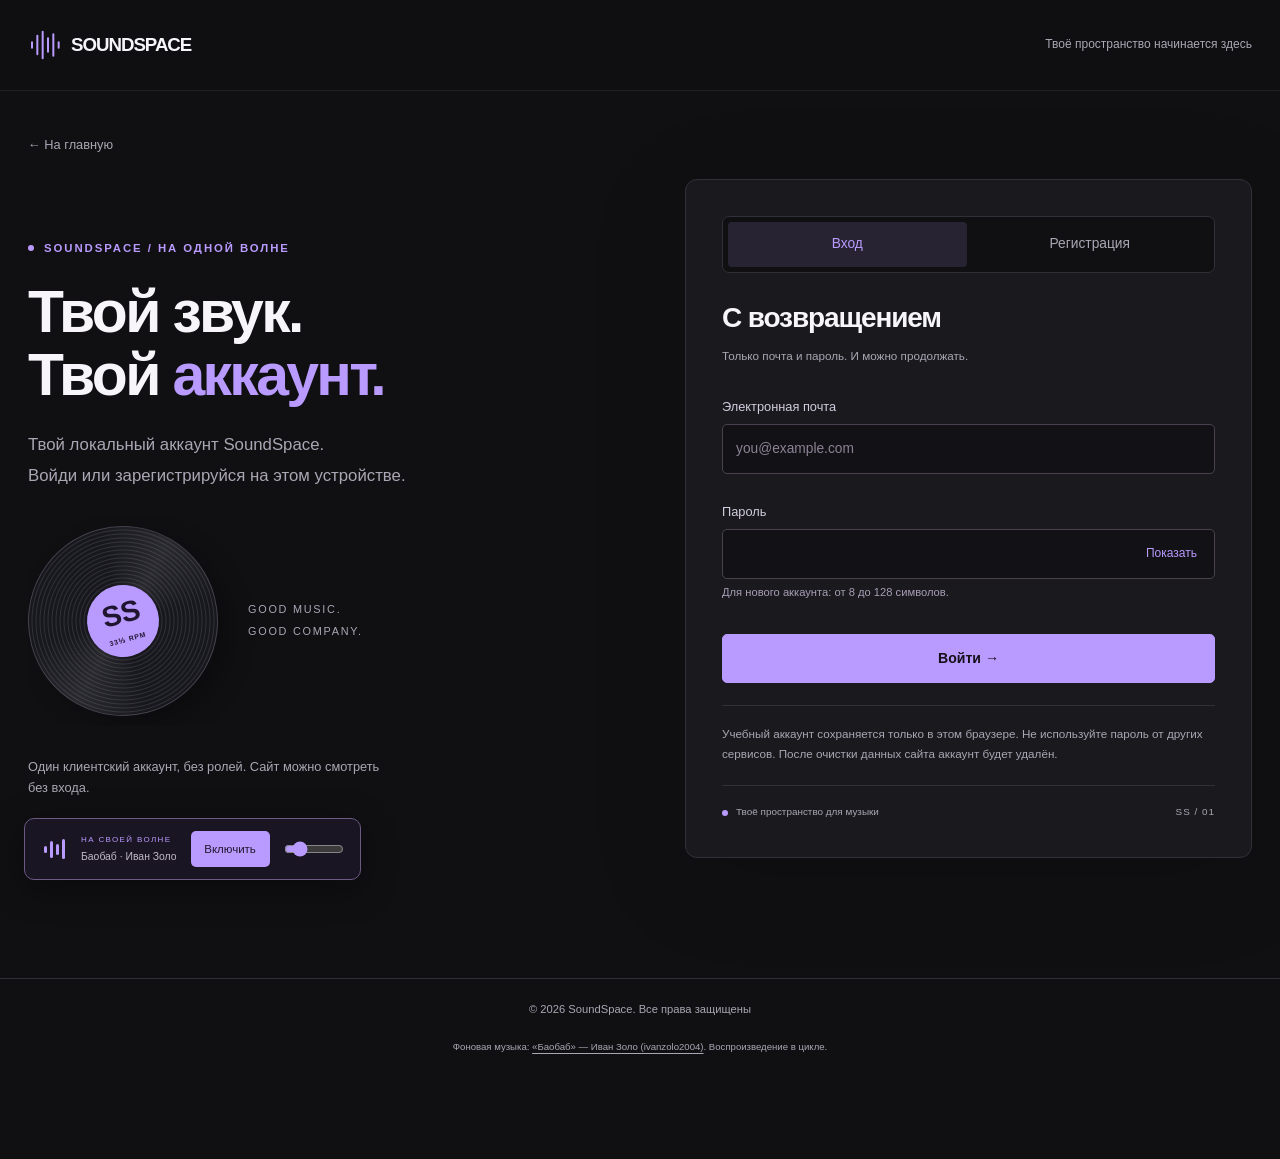
==== commit cde8fe74: "Update background music and allow unlimited wheel spins" ====
--- a/auth.html
+++ b/auth.html
@@ -60,14 +60,14 @@
         </div>
       </section>
     </main>
-    <footer class="site-footer auth-footer"><div class="container"><span>© 2026 SoundSpace. Все права защищены</span></div>      <p class="music-attribution container">Фоновая музыка: <a href="https://incompetech.com/music/royalty-free/index.html?isrc=USUAN1300046" target="_blank" rel="noopener noreferrer">«Dream Culture» — Kevin MacLeod</a> · <a href="https://creativecommons.org/licenses/by/4.0/" target="_blank" rel="noopener noreferrer">CC BY 4.0</a>. Запись без изменений, воспроизведение в цикле.</p>
+    <footer class="site-footer auth-footer"><div class="container"><span>© 2026 SoundSpace. Все права защищены</span></div>      <p class="music-attribution container">Фоновая музыка: <a href="https://open.spotify.com/track/5SAlZmNvOHJb4XjnkNRkhR" target="_blank" rel="noopener noreferrer">«Баобаб» — Иван Золо (ivanzolo2004)</a>. Воспроизведение в цикле.</p>
     </footer>
     <aside class="music-dock" aria-label="Фоновая музыка">
       <div class="music-equalizer" aria-hidden="true"><i></i><i></i><i></i><i></i></div>
-      <div class="music-info"><span>НА СВОЕЙ ВОЛНЕ</span><small id="music-status" role="status">Музыка для настроения</small></div>
+      <div class="music-info"><span>НА СВОЕЙ ВОЛНЕ</span><small id="music-status" role="status">Баобаб · Иван Золо</small></div>
       <button type="button" id="music-toggle" class="music-toggle" aria-pressed="false" aria-controls="background-music"><span data-music-label>Включить</span></button>
       <label class="music-volume-label" for="music-volume"><span class="visually-hidden">Громкость фоновой музыки</span><input id="music-volume" type="range" min="0" max="100" value="20" aria-label="Громкость фоновой музыки"></label>
-      <audio id="background-music" preload="none" loop><source src="assets/audio/kevin-macleod-dream-culture.mp3" type="audio/mpeg"></audio>
+      <audio id="background-music" preload="none" loop><source src="assets/audio/ivan-zolo-baobab.mp3" type="audio/mpeg"></audio>
     </aside>
     <noscript><p class="container site-note">Включите JavaScript для входа, регистрации и колеса скидок.</p></noscript>
   </body>
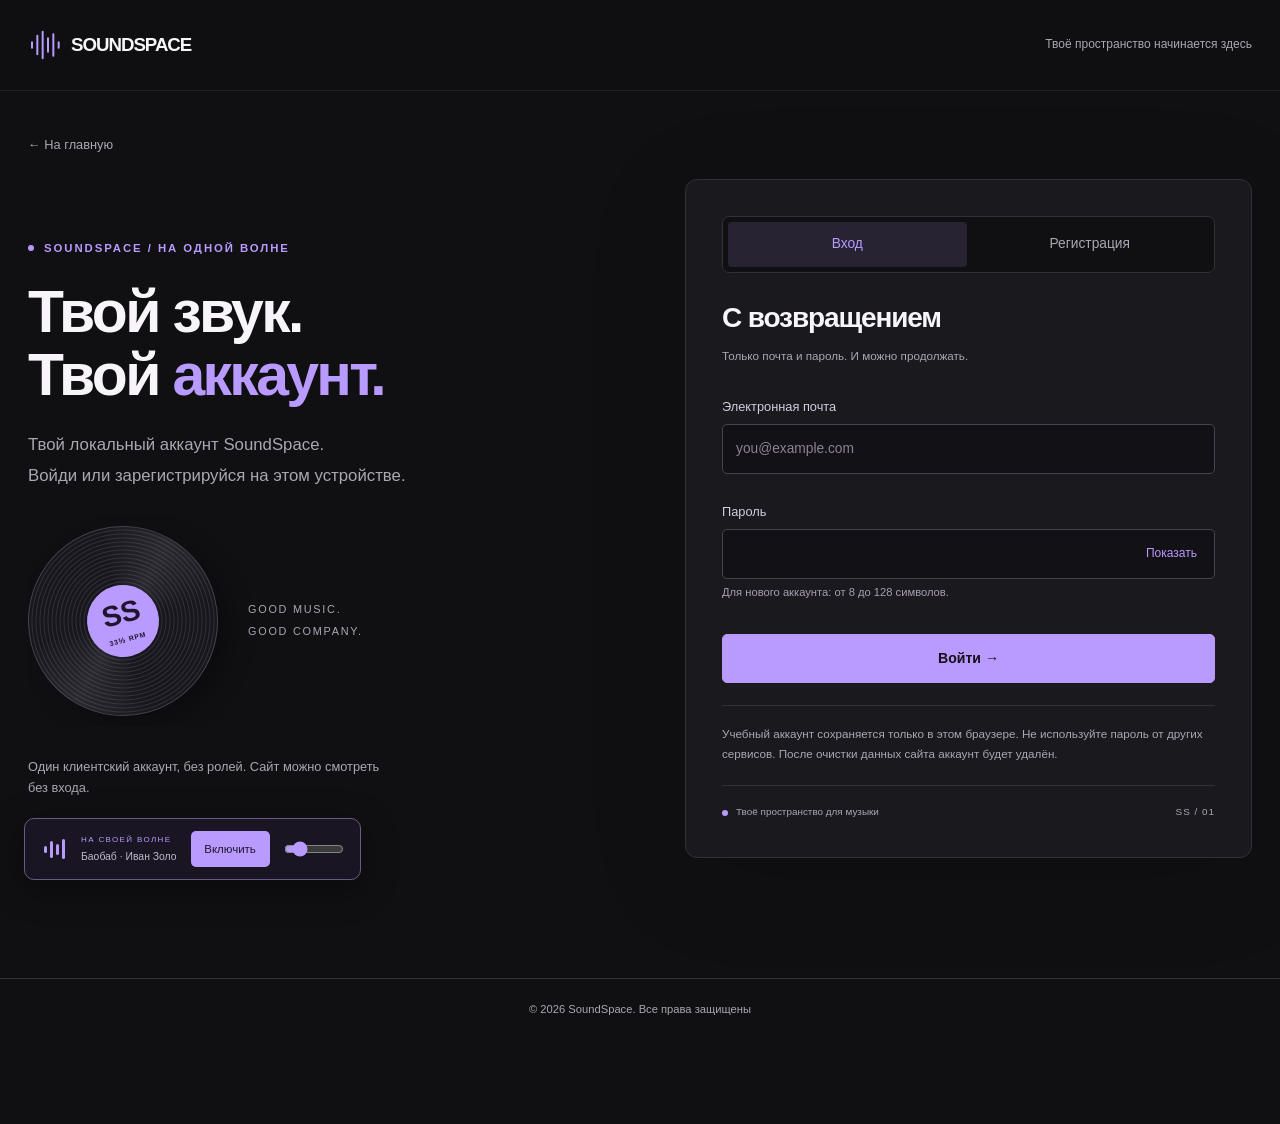
==== commit 6552cd65: "Remove background music attribution from all footers" ====
--- a/auth.html
+++ b/auth.html
@@ -60,7 +60,7 @@
         </div>
       </section>
     </main>
-    <footer class="site-footer auth-footer"><div class="container"><span>© 2026 SoundSpace. Все права защищены</span></div>      <p class="music-attribution container">Фоновая музыка: <a href="https://open.spotify.com/track/5SAlZmNvOHJb4XjnkNRkhR" target="_blank" rel="noopener noreferrer">«Баобаб» — Иван Золо (ivanzolo2004)</a>. Воспроизведение в цикле.</p>
+    <footer class="site-footer auth-footer"><div class="container"><span>© 2026 SoundSpace. Все права защищены</span></div>
     </footer>
     <aside class="music-dock" aria-label="Фоновая музыка">
       <div class="music-equalizer" aria-hidden="true"><i></i><i></i><i></i><i></i></div>
